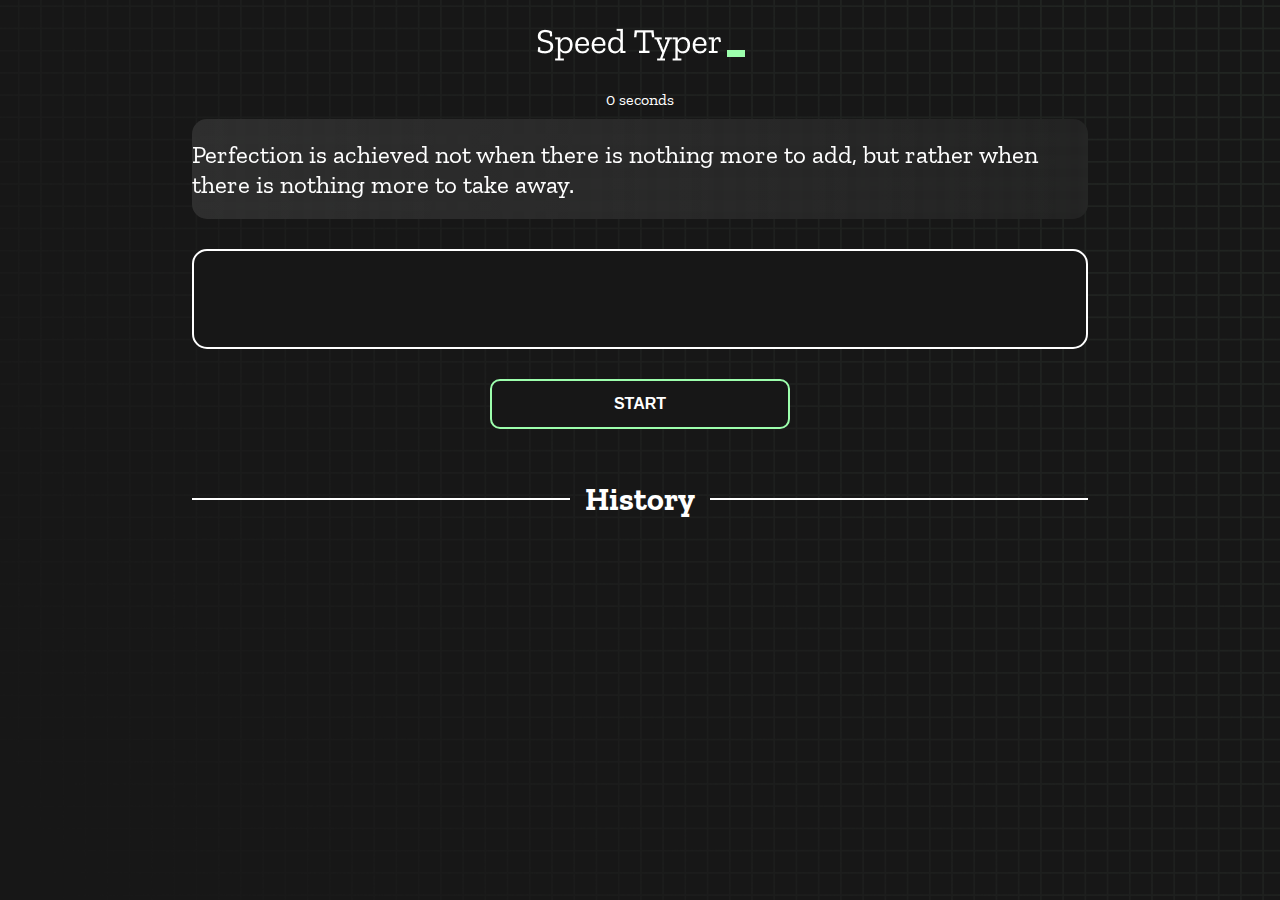
==== index.html @ c4219eaa "Initial commit" ====
<!DOCTYPE html>
<html lang="en">
  <head>
    <meta charset="UTF-8" />
    <meta http-equiv="X-UA-Compatible" content="IE=edge" />
    <meta name="viewport" content="width=device-width, initial-scale=1.0" />
    <title>Speed Monster</title>
    <link rel="stylesheet" href="styles.css" />
    <link rel="preconnect" href="https://fonts.googleapis.com" />
    <link rel="preconnect" href="https://fonts.gstatic.com" crossorigin />
    <link
      href="https://fonts.googleapis.com/css2?family=Zilla+Slab:wght@300;400;500&display=swap"
      rel="stylesheet"
    />
  </head>
  <body>
    <h1 class="title"><img src="./logo.png" /></h1>
    <div id="show-time">0 seconds</div>

    <div class="box-container">
      <div id="question"></div>

      <div id="display" class="inactive"></div>

      <div class="buttons">
        <button id="starts">START</button>
      </div>

      <div class="divider-container">
        <div class="line"></div>
        <h1 class="title2">History</h1>
        <div class="line"></div>
      </div>
      <div id="histories"></div>
    </div>

    <div id="countdown"></div>
    <div id="modal-background" class="hidden"></div>
    <div id="result" class="hidden"></div>

    <script src="./history.js"></script>
    <script src="./script.js"></script>
  </body>
</html>
---- styles.css ----
* {
  padding: 0;
  margin: 0;
  box-sizing: border-box;
}

body {
  background-image: url("./bg.png");
  background-size: cover;
  background-position: left top;
  font-family: "Zilla Slab", serif;
}

.box-container {
  width: 70%;
  margin: 0 auto;
}

#question {
  height: 100px;
  display: flex;
  align-items: center;
  justify-content: center;
  color: white;
  font-size: 25px;
  border-radius: 15px;
  background: rgb(255, 255, 255);
  background: linear-gradient(
    92.49deg,
    rgba(255, 255, 255, 0.1) 0.18%,
    rgba(255, 255, 255, 0.05) 99.85%
  );
  backdrop-filter: blur(5px);
  margin-bottom: 30px;
}

#display {
  height: 100px;
  display: flex;
  flex-wrap: wrap;
  align-items: center;
  padding-left: 5rem;
  color: white;
  font-size: 32px;
  background-color: #171717;
  border: 2px solid #9dffad;
  border-radius: 15px;
}

#countdown {
  position: fixed;
  height: 100vh;
  width: 100vw;
  background-color: rgba(0, 0, 0, 0.8);
  top: 0;
  left: 0;
  display: flex;
  align-items: center;
  justify-content: center;
  font-size: 3rem;
  color: white;
  display: none;
}
#result {
  position: fixed;
  top: 10%; 
  left: 10%;
  transform: translate(-50%, -50%);
  height: 250px;
  width: 400px;
  background-color: #171717;
  border-radius: 15px;
  border: 2px solid #9dffad;
  color: white;
  text-align: center;
  padding: 2rem;
}
#show-time{
  text-align: center;
  color: white;
  margin: 10px 0;
}

.green {
  color: #9dffad;
}
.red {
  color: #eb6565;
}
.bold {
  font-weight: 700;
}
.inactive {
  border: 2px solid white !important;
}
.hidden {
  display: none;
}
.title {
  text-align: center;
  color: white;
  margin: 20px 0;
}

.divider-container {
  height: 80px;
  display: flex;
  justify-content: center;
  align-items: center;
  gap: 15px;
  margin: 0 auto;
}

.line {
  height: 2px;
  background: white;
  width: 100%;
}

.title2 {
  color: white;
  display: block;
}

.buttons {
  display: flex;
  justify-content: center;
  margin: 30px 0;
}
button {
  padding: 10px 20px;
  border: none;
  font-size: 16px;
  font-weight: bold;
  width: 300px;
  height: 50px;
  color: white;
  background-color: #171717;
  border-radius: 10px;
  border: 2px solid #9dffad;
  cursor: pointer;
}

#histories {
  display: flex;
  flex-wrap: wrap;
  justify-content: space-around;
}

.card {
  width: 100%;
  height: 100%;
  padding: 50px;
  display: flex;
  justify-content: space-between;
  align-items: center;
  padding: 20px 30px;
  color: white;
  border-radius: 15px;
  background: rgb(255, 255, 255);
  background: linear-gradient(
    92.49deg,
    rgba(255, 255, 255, 0.1) 0.18%,
    rgba(255, 255, 255, 0.05) 99.85%
  );
  backdrop-filter: blur(5px);
  margin-bottom: 30px;
}

#modal-background {
  background: rgb(255, 255, 255);
  background: linear-gradient(
    92.49deg,
    rgba(255, 255, 255, 0.1) 0.18%,
    rgba(255, 255, 255, 0.05) 99.85%
  );
  backdrop-filter: blur(5px);
  height: 100vh;
  width: 100%;
  position: fixed;
  top: 0;
}

@media only screen and (max-width: 700px) {
  .box-container {
    padding: 0 20px;
    width: 100%;
  }
  .card {
    flex-direction: column;
  }
}
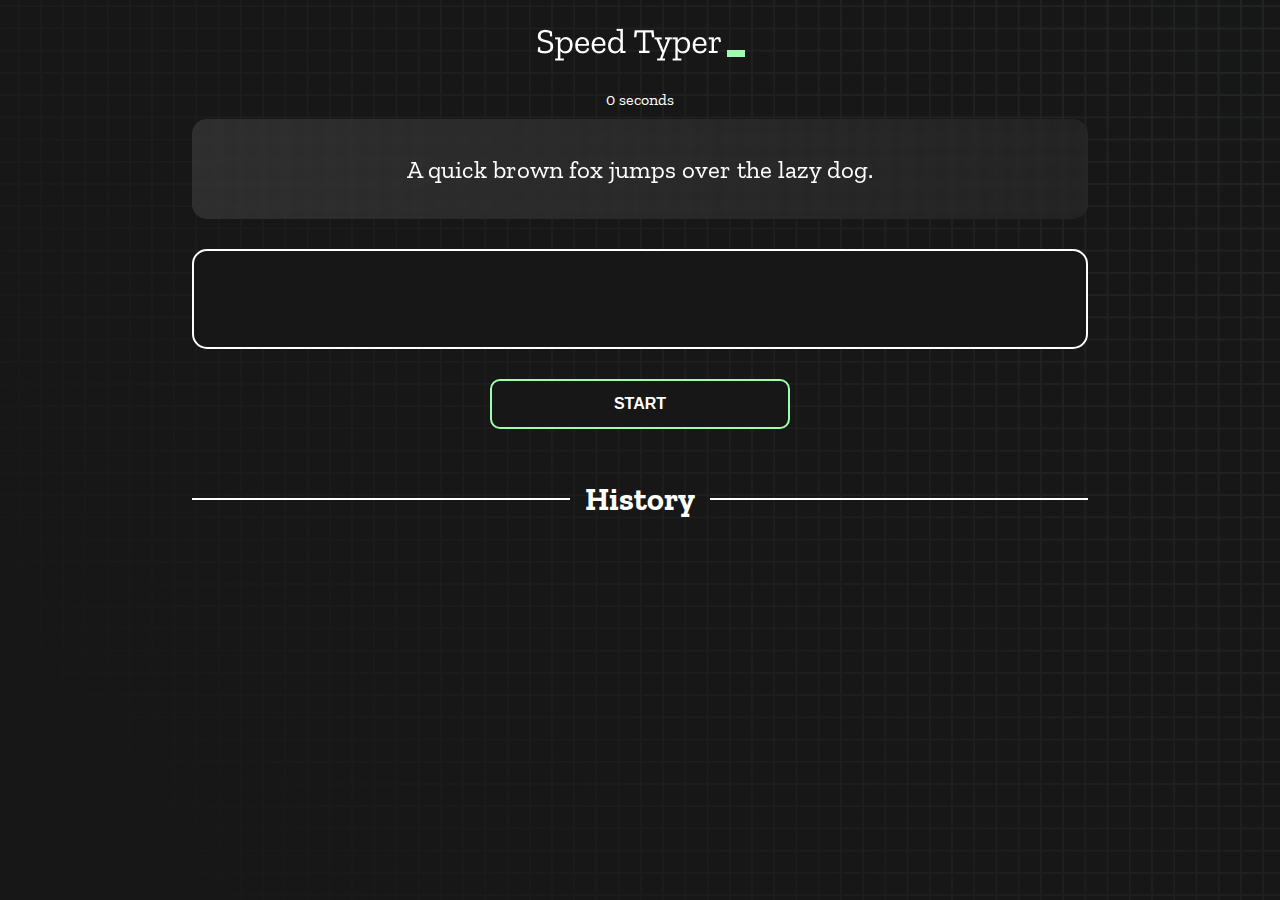
==== commit 3eb151cd: "Start Button click problem solved" ====
--- a/index.html
+++ b/index.html
@@ -1,44 +1,44 @@
 <!DOCTYPE html>
 <html lang="en">
-  <head>
-    <meta charset="UTF-8" />
-    <meta http-equiv="X-UA-Compatible" content="IE=edge" />
-    <meta name="viewport" content="width=device-width, initial-scale=1.0" />
-    <title>Speed Monster</title>
-    <link rel="stylesheet" href="styles.css" />
-    <link rel="preconnect" href="https://fonts.googleapis.com" />
-    <link rel="preconnect" href="https://fonts.gstatic.com" crossorigin />
-    <link
-      href="https://fonts.googleapis.com/css2?family=Zilla+Slab:wght@300;400;500&display=swap"
-      rel="stylesheet"
-    />
-  </head>
-  <body>
-    <h1 class="title"><img src="./logo.png" /></h1>
-    <div id="show-time">0 seconds</div>
 
-    <div class="box-container">
-      <div id="question"></div>
+<head>
+  <meta charset="UTF-8" />
+  <meta http-equiv="X-UA-Compatible" content="IE=edge" />
+  <meta name="viewport" content="width=device-width, initial-scale=1.0" />
+  <title>Speed Monster</title>
+  <link rel="stylesheet" href="styles.css" />
+  <link rel="preconnect" href="https://fonts.googleapis.com" />
+  <link rel="preconnect" href="https://fonts.gstatic.com" crossorigin />
+  <link href="https://fonts.googleapis.com/css2?family=Zilla+Slab:wght@300;400;500&display=swap" rel="stylesheet" />
+</head>
 
-      <div id="display" class="inactive"></div>
+<body>
+  <h1 class="title"><img src="./logo.png" /></h1>
+  <div id="show-time">0 seconds</div>
 
-      <div class="buttons">
-        <button id="starts">START</button>
-      </div>
+  <div class="box-container">
+    <div id="question"></div>
 
-      <div class="divider-container">
-        <div class="line"></div>
-        <h1 class="title2">History</h1>
-        <div class="line"></div>
-      </div>
-      <div id="histories"></div>
+    <div id="display" class="inactive"></div>
+
+    <div class="buttons">
+      <button id="start">START</button>
     </div>
 
-    <div id="countdown"></div>
-    <div id="modal-background" class="hidden"></div>
-    <div id="result" class="hidden"></div>
+    <div class="divider-container">
+      <div class="line"></div>
+      <h1 class="title2">History</h1>
+      <div class="line"></div>
+    </div>
+    <div id="histories"></div>
+  </div>
 
-    <script src="./history.js"></script>
-    <script src="./script.js"></script>
-  </body>
-</html>
+  <div id="countdown"></div>
+  <div id="modal-background" class="hidden"></div>
+  <div id="result" class="hidden"></div>
+
+  <script src="./history.js"></script>
+  <script src="./script.js"></script>
+</body>
+
+</html>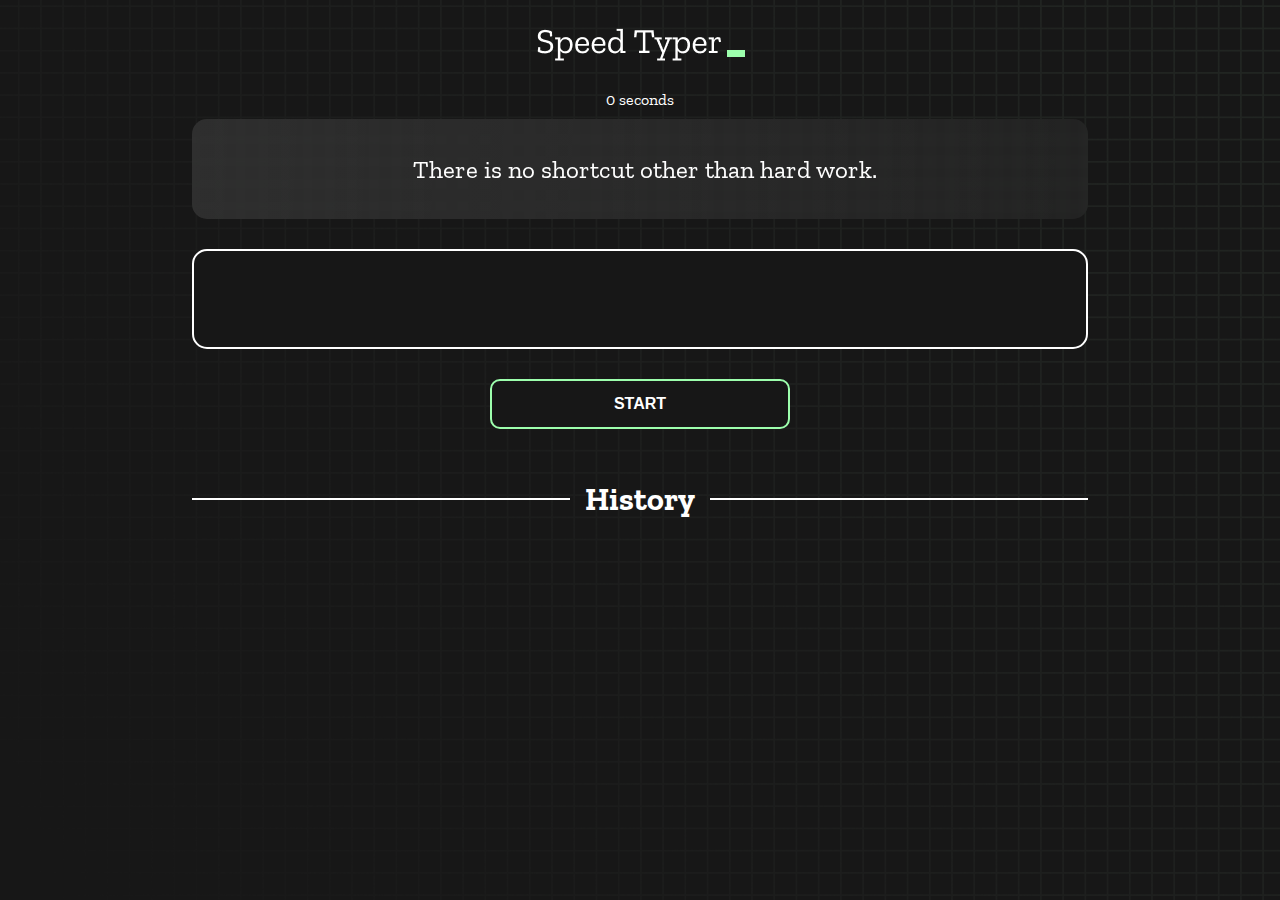
==== commit 909c3b31: "all Problems Solved" ====
--- a/index.html
+++ b/index.html
@@ -36,7 +36,7 @@
   <div id="countdown"></div>
   <div id="modal-background" class="hidden"></div>
   <div id="result" class="hidden"></div>
-
+  
   <script src="./history.js"></script>
   <script src="./script.js"></script>
 </body>
--- a/styles.css
+++ b/styles.css
@@ -32,6 +32,7 @@
   );
   backdrop-filter: blur(5px);
   margin-bottom: 30px;
+  padding-left: 10px;
 }
 
 #display {
@@ -63,8 +64,8 @@
 }
 #result {
   position: fixed;
-  top: 10%; 
-  left: 10%;
+  top: 50%; 
+  left: 50%;
   transform: translate(-50%, -50%);
   height: 250px;
   width: 400px;
@@ -74,6 +75,8 @@
   color: white;
   text-align: center;
   padding: 2rem;
+  /* height: 100vh;
+  width: 100vw; */
 }
 #show-time{
   text-align: center;
@@ -142,8 +145,10 @@
 }
 
 #histories {
-  display: flex;
-  flex-wrap: wrap;
+  display: grid;
+  grid-template-columns: repeat(3, 1fr);
+  gap: 10px;
+  /* flex-wrap: wrap; */
   justify-content: space-around;
 }
 
@@ -151,7 +156,7 @@
   width: 100%;
   height: 100%;
   padding: 50px;
-  display: flex;
+  /* display: flex; */
   justify-content: space-between;
   align-items: center;
   padding: 20px 30px;
@@ -189,4 +194,7 @@
   .card {
     flex-direction: column;
   }
-}
+  #histories {
+    grid-template-columns: repeat(1, 1fr);
+  }
+}
